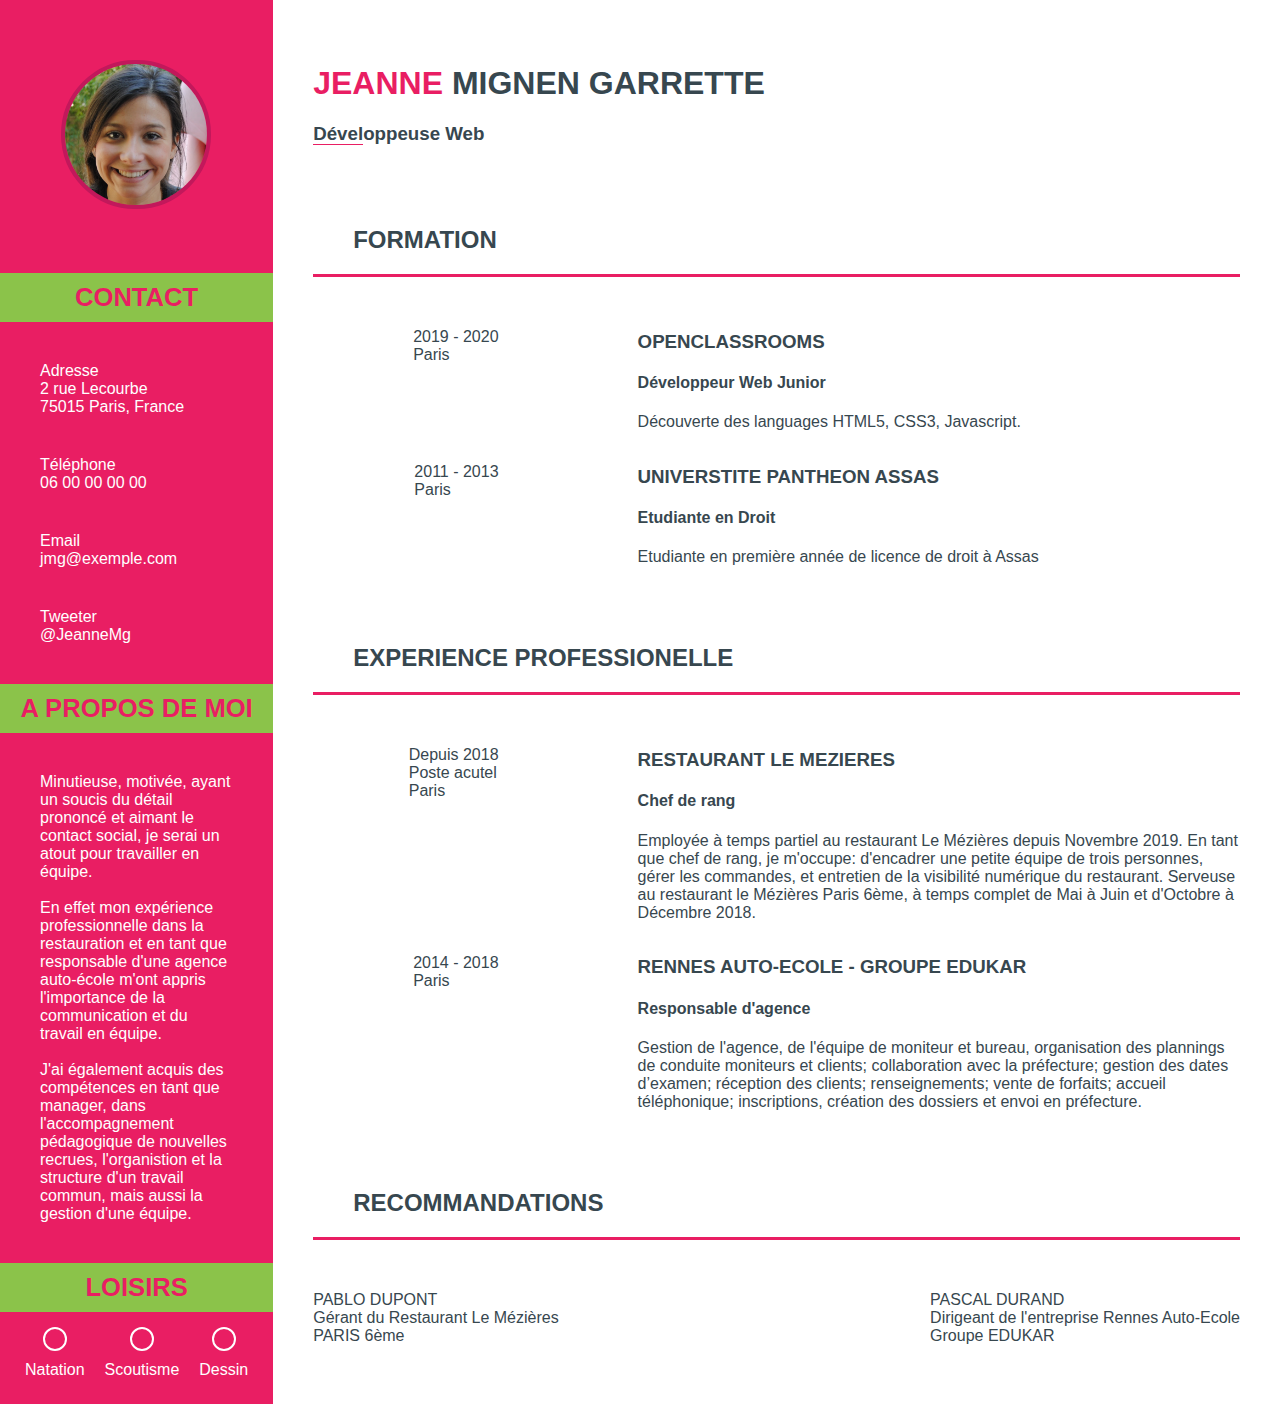
==== index.html @ c3a9f6c6 "ajout balise meta ios" ====
<!DOCTYPE html>
<html lang="fr">
	<head>
        <meta charset="utf-8"/>
        <meta name="viewport" content="width=device-width, initial-scale=1.0"/>
        <meta name=”robots” content=”noindex”>
        <meta name="format-detection" content="telephone=no" />
        <link rel="stylesheet" href="style.css" />
         <link rel="stylesheet" href="https://use.fontawesome.com/releases/v5.8.1/css/all.css" integrity="sha384-50oBUHEmvpQ+1lW4y57PTFmhCaXp0ML5d60M1M7uH2+nqUivzIebhndOJK28anvf" crossorigin="anonymous">

        <title>Jeanne MIGNEN GARRETTE</title>
    </head>
    <body>
        <header id= "bande_latérale">
            <div id="header-mobile">
                <div id="photo-j" >
                    <img src="ressources/images/photo-jeanne2.jpg" alt= "Photo de Jeanne"/>
                </div>

                <div class="section1">
                    <h3>CONTACT</h3>
                    <p class="infos-contact">
                        Adresse
                        <br>   
                        2 rue Lecourbe
                        <br>
                        75015 Paris, France
                    </p>

                    <p class="infos-contact">
                        Téléphone
                        <br>
                        06 00 00 00 00
                    </p>

                    <p class="infos-contact">
                        Email
                        <br>
                        jmg@exemple.com
                    </p>

                    <p class="infos-contact">
                        Tweeter
                        <br>
                        @JeanneMg
                    </p>
                </div> 
           </div>
           <div class="section1">
               <h3>A PROPOS DE MOI</h3> 
               <p>
                Minutieuse, motivée, ayant un soucis du détail prononcé et aimant le contact social, je serai un atout pour travailler en équipe.
                <br>
                <br>
                En effet mon expérience professionnelle dans la restauration et en tant que responsable d'une agence auto-école m'ont appris l'importance de la communication et du travail en équipe. 
                <br>
                <br>
                J'ai également acquis des compétences en tant que manager, dans l'accompagnement pédagogique de nouvelles recrues, l'organistion et la structure d'un travail commun, mais aussi la gestion d'une équipe.
               </p>
           </div>

           <div class="section1">
               <h3>LOISIRS</h3> <!-- Ajouter 3 logos représentant mes loisirs -->
                <div id="logos-loisirs">

                    <div class="logos">
                        <i class="fas fa-swimmer"></i>
                        <p>Natation</p>
                    </div>

                    <div class="logos">
                        <i class="fas fa-hands-helping"></i>
                        <p>Scoutisme</p>
                    </div>

                    <div class="logos">
                        <i class="fas fa-paint-brush"></i>
                        <p>Dessin</p>
                    </div>
                   
               </div>
           </div><!-- Bande latérale-->
        </header>

        <div id="cv">
            <div id="presentation">
                <h1> <span id="prenom">JEANNE</span> MIGNEN GARRETTE</h1>
                <h3><span id="titre-metier">Dével</span>oppeuse Web</h3>
            </div>

            <section>
                <div class="titre">
                    <div class="logo-titre">
                        <!-- image logo du titre des sections -->
                        <i class="fas fa-graduation-cap"></i>
                    </div>
                    <h2>FORMATION</h2>
                </div>
                <article>
                    <div class="colonne-gauche">
                        <div><!-- logo "point" du CV -->
                            <i class="far fa-dot-circle"></i>
                        </div>
                        <p>
                            2019 - 2020
                            <br>
                            Paris
                        </p>
                    </div>
                    <div class="colonne-droite">
                        <h3>OPENCLASSROOMS</h3><!-- formation 1 -->
                        <h4>Développeur Web Junior</h4><!-- etudiant en ... -->
                        <p> <!-- descriptif -->
                           Découverte des languages HTML5, CSS3, Javascript. 
                        </p>
                    </div>
                </article>

                <article>
                    <div class="colonne-gauche">
                        <div><!-- logo "point" du CV -->
                            <i class="fas fa-circle"></i>
                        </div>
                        <p>
                            2011 - 2013
                            <br>
                            Paris
                        </p>
                    </div>
                    <div class="colonne-droite">
                        <h3> UNIVERSTITE PANTHEON ASSAS</h3><!-- formation 1 -->
                        <h4> Etudiante en Droit</h4><!-- etudiant en ... -->
                        <p><!-- descriptif -->
                            Etudiante en première année de licence de droit à Assas 
                        </p>
                    </div>
                </article>
            </section>

            <section> <!-- EXPERIENCE PROFESSIONELLE -->
                <div class="titre">
                    <div class="logo-titre"><!-- image logo du titre des sections -->
                        <i class="fas fa-suitcase "></i>
                    </div>
                    <h2>EXPERIENCE PROFESSIONELLE</h2>
                </div>
                <article>
                    <div class="colonne-gauche">
                        <div><!-- logo "point" du CV -->
                            <i class="far fa-dot-circle"></i>
                        </div>
                        <p>
                            Depuis 2018
                            <br>
                            Poste acutel
                            <br>
                            Paris
                        </p>
                    </div>
                    <div class="colonne-droite">
                        <h3> RESTAURANT LE MEZIERES</h3><!-- Expérience 1 -->
                        <h4> Chef de rang</h4><!-- métier ... -->
                        <p><!-- descriptif -->
                            Employée à temps partiel au restaurant Le Mézières  depuis Novembre 2019. 
                            En tant que chef de rang, je m'occupe: d'encadrer une petite équipe de trois personnes, gérer les commandes, et entretien de la visibilité numérique du restaurant.
                            Serveuse au restaurant le Mézières Paris 6ème, à temps complet de Mai à Juin et d'Octobre à Décembre 2018.
                            
                        </p>
                    </div>
                </article>

                <article>
                    <div class="colonne-gauche">
                        <div><!-- logo "point" du CV -->
                            <i class="fas fa-circle"></i>
                        </div>
                        <p>
                            2014 - 2018
                            <br>
                            Paris
                        </p>
                    </div>
                    <div class="colonne-droite">
                        <h3> RENNES AUTO-ECOLE - GROUPE EDUKAR</h3><!-- expérience 2 -->
                        <h4>Responsable d'agence</h4><!-- métier ... -->
                        <p><!-- descriptif -->
                            Gestion de l'agence, de l'équipe de moniteur et bureau, organisation des plannings de conduite moniteurs et clients; collaboration avec la préfecture; gestion des dates d’examen; réception des clients; renseignements; vente de forfaits; accueil téléphonique; inscriptions, création des dossiers et envoi en préfecture. 
                        </p>
                    </div>
                </article>
            </section>

            <section> <!-- RECOMMANDATIONS -->
                <div class="titre">
                    <div class="logo-titre">
                        <!-- image logo du titre des sections -->
                        <i class="fas fa-pencil-alt"></i>
                    </div>
                    <h2>RECOMMANDATIONS</h2>
                </div>
                <article id="recommandations">
                    <p><!-- Patron restaurant-->
                        PABLO DUPONT
                        <br> 
                        Gérant du Restaurant Le Mézières
                        <br>
                        PARIS 6ème
                    </p>
                    <p><!-- Patron auto-école-->
                        PASCAL DURAND 
                        <br>
                        Dirigeant de l'entreprise Rennes Auto-Ecole 
                        <br>
                        Groupe EDUKAR      
                    </p>
                </article>
            </section>
        </div>
    </body>
</html>
---- style.css ----
/* ---------------------------------------- */
/* ==            SUMMARY              */
/*---------------------------------------- */

/* COLOR CODES  L- 9 */
/* DÉFINITIONS DES POLICES L- 69 - */
/* ELEMENTS PRINCIPAUX L-79 */
/* HEADER - Bande latérale L-96 */
/* CV L-173 */
/* MEDIA QUERIES L-256 */


/* ---------------------------------------- */
/* ==       COLOR CODES           */
/*---------------------------------------- */
/*
Black (text) :	#000 ;
Pink :	#E91E63 ;
Pink dark (circle image) : #C2185B ;
Green (visited links) :	#8BC34A ou 	rgb(139, 195, 74);
Grey (all) : #455A64;

*/

/* ---------------------------------------- */
/* == DÉFINITIONS DES POLICES*/
/*---------------------------------------- */

/* ---------------------------------------- */
/* == ÉLÉMENTS PRINCIPAUX */
/*---------------------------------------- */

/*     HEADER - Bande latérale     */

/*     CV      */


/* ---------------------------------------- */
/* ==      HEADER - Bande latéral             */
/*---------------------------------------- */

/*     Contact     */

/*     A propos      */

/*     Loisirs     */

/* ---------------------------------------- */
/* ==           CV             */
/*---------------------------------------- */

/*     Titre CV     */

/*     Section FORMATION      */

/*     Section EXPERIENCES PROFESSIONELLES      */

/*     Section RECOMMANDATIONS      */

/* ---------------------------------------- */
/* ==       MEDIAS QUERIS        */
/*---------------------------------------- */

/*     Ecran mobile <768px      */

/*     Ecran tablette 768px - 991px     */

/*     Ecran desktop  >991     */

/* --------------------------------------------------------------------------------- */

/* ---------------------------------------- */
/* == DÉFINITIONS DES POLICES*/
/*---------------------------------------- */
@font-face
{
	font-family: 'Roboto-Regular.ttf';
	src: url('ressources/polices/Roboto-Regular.ttf');
	font-weight: normal;
    font-style: normal;
}

/* ---------------------------------------- */
/* == ÉLÉMENTS PRINCIPAUX */
/*---------------------------------------- */
body {
	font-family: 'Roboto-Regular', Arial, "Arial black", Impact, sans-serif;
	margin: auto;
	width: 100%;
	display: flex;

}

h1, h2,  h3, h4, p {
	color: #37474F;
}


/* ---------------------------------------- */
/* ==      HEADER - Bande latéral             */
/*---------------------------------------- */

header {
	background-color :#E91E63;
	width: 45%;
	height: auto;
	display: flex;
    flex-direction: column;
    justify-content: space-between;
}

#photo-j {
	width: 55%;
	height: auto;
	margin: 60px auto;
	
}

#photo-j img {
	border-radius: 100%;
	width: 94%;
	height: auto;
	border: solid 4px #C2185B;
}

#telephone {
	color: white;
	text-decoration: : none;
}

header h3 {
	color: #E91E63;
	background: #8BC34A;
	margin: auto;
    width: 100%;
    height: auto;
    text-align: center;
    padding: 10px 0;
    font-size: 1.6em;
}

header p {
	margin: 40px;
	color: white;
}


/*     Contact     */

/*     A propos      */

/*     Loisirs     */
#logos-loisirs {
	display: flex;
	justify-content: space-between;
	margin: 15px;

}

.logos {
	display: flex;
    flex-direction: column;
    justify-content: center;
    align-items: center;
}

.logos p {
	margin: 10px;
}

.logos i {
	border: solid 2px;
	border-radius: 100%;
	color: white;
	margin: auto;
    border-radius: 60%;
    padding: 10px;
    border-color: white;
}

/* ---------------------------------------- */
/* ==           CV             */
/*---------------------------------------- */

#cv {
	margin: 40px;
	justify-content: space-around;
    display: flex;
    flex-direction: column;
}


.colonne-gauche i {
	color: #E91E63;
}


/*     Titre CV     */
#prenom {
	color: #E91E63;
}

#titre-metier {
	border-bottom: solid 1px #E91E63; 
}



/*     Section FORMATION  & Section EXPERIENCES PROFESSIONELLES      */

section {
	width: 100%;
	height: auto;
}

section h2 {
	margin-left: 40px;
}

.titre {
	display: flex;
	border-bottom: solid #E91E63;
	margin: 35px 0 35px 0;
}

.colonne-gauche {
	display: flex;
	align-items: baseline;
    justify-content: space-between;
    width: 20%;
    height: auto;
}
.colonne-droite {
	width: 65%;
}
article {
	display: flex;
    justify-content: space-between;
    width: 100%;
}


.logo-titre {
	font-size: 2em;
    display: flex;
    align-items: center;
    color: #E91E63;
}

.fa-circle {
	font-size: 0.5em;
}


/*     Section RECOMMANDATIONS      */



/* ---------------------------------------- */
/* ==       MEDIAS QUERIS        */
/*---------------------------------------- */

/*     Ecran mobile <768px      */
@media screen and (max-width: 767px)
{
	body {
		display: flex;
		flex-direction: column-reverse;
	}

	h1 {
		font-size: 1.4em;
		margin-top: 30px;
	}

	body h2 {
		font-size: 1.2em;
		margin-left: 20px;
		color: white;
	}

	.logo-titre {
		font-size: 1.2em;
		margin: 10px;
		color: white;
	}

	h3 {
		font-size: 1.1em;
		margin: 10px 0;
	}

	h4 {
		font-size: 1em;
		margin: 10px 0;
	}





	/* ==           CV             */

	#cv {
		margin: 0;
	}

	article, #presentation {
		width: 95%;
		margin: auto;
	}

	.colonne-droite {
		width: 75%;

	}

	.titre {
		margin: 20px 0 20px 0;
		border: none;
		background: #E91E63;
	}

	.fa-circle {
		font-size: 0.3em;
	}

	.fa-dot-circle {
		font-size: 0.7em;
	}

	.colonne-gauche {
		width: 30%;
	}

	.colonne-gauche p {
		font-size: 0.7em;
		width: 80%;
	}


	#recommandations {
		display: block;
		text-align: center;
	}

	#recommandations p {
		text-align: center;
	}



	/*     HEADER - Bande latérale     */


	header {
		width: 100%;
		height: auto;
		background: none;
		border-top: groove 4px #E91E63;
		margin-top: 20px;
	}

	header h3 {
		background: none;
		font-size: 1.3em;
		
		border-bottom: solid 1px #E91E63;

	}

	

	.section1 p {
		text-align: center;
		margin: 15px;
		color: #37474F;

	}

	.infos-contact {
		color: #E91E63;
		font-weight: bold;
	}

	#header-mobile {
		display: flex;
		align-items: center;
		padding: 20px;
		justify-content: space-around;

	}

	#header-mobile h3 {
		display: none;
		

	}

	#photo-j {
		width: 50%;
		margin: 60px 0;
	}


	.logos i {
		color: #E91E63;
		border-color: #E91E63;

	}

	
}




/*     Ecran tablette 768px - 991px     */
@media all and (min-width: 768px) and (max-width: 991px) {

	/*     HEADER - Bande latérale     */

	header {
		width: 33%;
	}

	.logos {
		width: 25%;
    	margin: auto;
	}

	/* ==           CV             */

	#cv {
		margin: 15px;
	}

	.titre {
		margin: 25px 0 25px 0;
	}

	article {
		align-items: baseline;
	}

	
	.colonne-gauche {
		width: 20%;
	}

	.colonne-gauche p {
		font-size: 0.9em;
	}

	.colonne-droite {
		width: 75%;
	}

	

}


/*     Ecran desktop  >991 - 1200px     */
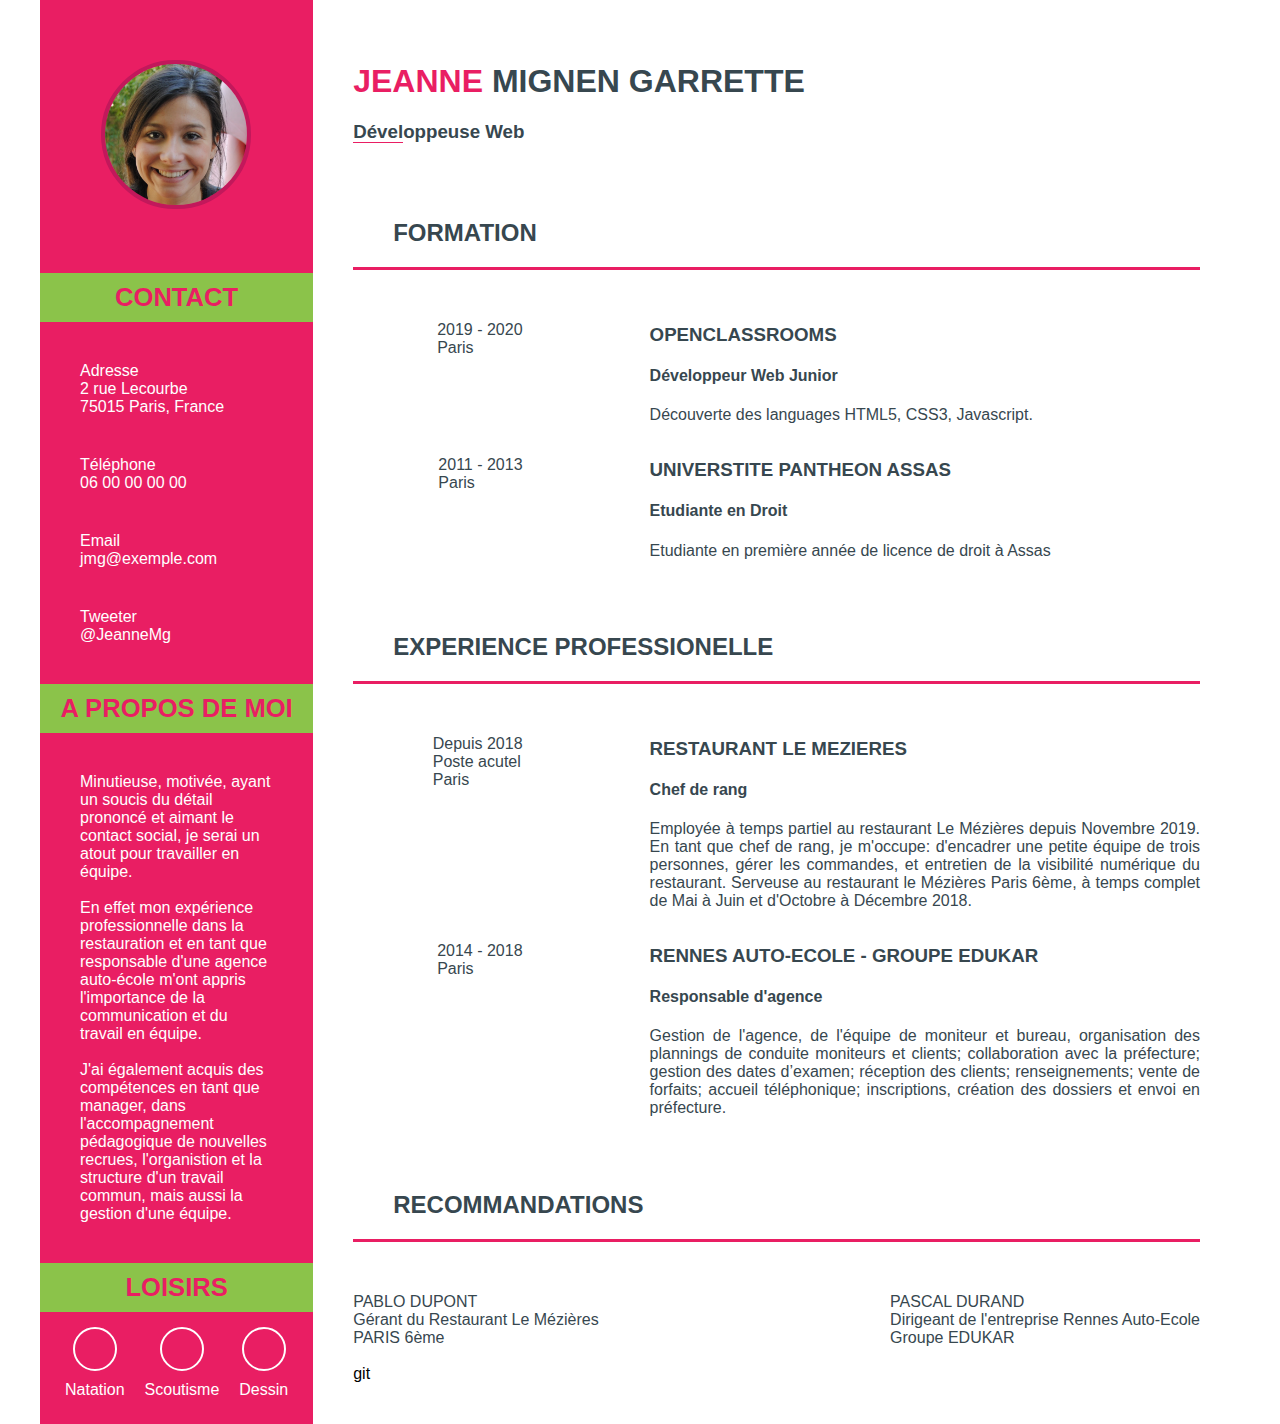
==== commit 9b9accbf: "version 2.0" ====
--- a/index.html
+++ b/index.html
@@ -6,18 +6,18 @@
         <meta name=”robots” content=”noindex”>
         <meta name="format-detection" content="telephone=no" />
         <link rel="stylesheet" href="style.css" />
-         <link rel="stylesheet" href="https://use.fontawesome.com/releases/v5.8.1/css/all.css" integrity="sha384-50oBUHEmvpQ+1lW4y57PTFmhCaXp0ML5d60M1M7uH2+nqUivzIebhndOJK28anvf" crossorigin="anonymous">
+        <link rel="stylesheet" href="https://use.fontawesome.com/releases/v5.8.1/css/all.css" integrity="sha384-50oBUHEmvpQ+1lW4y57PTFmhCaXp0ML5d60M1M7uH2+nqUivzIebhndOJK28anvf" crossorigin="anonymous">
 
         <title>Jeanne MIGNEN GARRETTE</title>
     </head>
     <body>
-        <header id= "bande_latérale">
+        <header>
             <div id="header-mobile">
                 <div id="photo-j" >
                     <img src="ressources/images/photo-jeanne2.jpg" alt= "Photo de Jeanne"/>
                 </div>
 
-                <div class="section1">
+                <div class="informations">
                     <h3>CONTACT</h3>
                     <p class="infos-contact">
                         Adresse
@@ -46,7 +46,7 @@
                     </p>
                 </div> 
            </div>
-           <div class="section1">
+           <div class="informations">
                <h3>A PROPOS DE MOI</h3> 
                <p>
                 Minutieuse, motivée, ayant un soucis du détail prononcé et aimant le contact social, je serai un atout pour travailler en équipe.
@@ -59,25 +59,30 @@
                </p>
            </div>
 
-           <div class="section1">
+           <div class="informations">
                <h3>LOISIRS</h3> <!-- Ajouter 3 logos représentant mes loisirs -->
-                <div id="logos-loisirs">
+                <div id="logos-loisirs"> 
 
                     <div class="logos">
-                        <i class="fas fa-swimmer"></i>
+                        <div class="logo-circle">
+                            <i class="fas fa-swimmer"></i>
+                        </div>
                         <p>Natation</p>
                     </div>
 
                     <div class="logos">
-                        <i class="fas fa-hands-helping"></i>
+                        <div class="logo-circle">
+                            <i class="fas fa-hands-helping"></i>
+                        </div>
                         <p>Scoutisme</p>
                     </div>
 
                     <div class="logos">
-                        <i class="fas fa-paint-brush"></i>
+                        <div class="logo-circle">
+                            <i class="fas fa-paint-brush"></i>
+                        </div>
                         <p>Dessin</p>
                     </div>
-                   
                </div>
            </div><!-- Bande latérale-->
         </header>
@@ -198,7 +203,7 @@
                     </div>
                     <h2>RECOMMANDATIONS</h2>
                 </div>
-                <article id="recommandations">
+                <div id="recommandations">
                     <p><!-- Patron restaurant-->
                         PABLO DUPONT
                         <br> 
@@ -213,8 +218,8 @@
                         <br>
                         Groupe EDUKAR      
                     </p>
-                </article>
-            </section>
+                </div>
+            </section>git
         </div>
     </body>
 </html>
--- a/style.css
+++ b/style.css
@@ -2,12 +2,12 @@
 /* ==            SUMMARY              */
 /*---------------------------------------- */
 
-/* COLOR CODES  L- 9 */
-/* DÉFINITIONS DES POLICES L- 69 - */
-/* ELEMENTS PRINCIPAUX L-79 */
-/* HEADER - Bande latérale L-96 */
-/* CV L-173 */
-/* MEDIA QUERIES L-256 */
+/* COLOR CODES  L- 13 */
+/* DÉFINITIONS DES POLICES L- 23 - */
+/* ELEMENTS PRINCIPAUX L-34 */
+/* HEADER - Bande latérale L-50 */
+/* CV L-132 */
+/* MEDIA QUERIES L-210 */
 
 
 /* ---------------------------------------- */
@@ -20,55 +20,6 @@
 Green (visited links) :	#8BC34A ou 	rgb(139, 195, 74);
 Grey (all) : #455A64;
 
-*/
-
-/* ---------------------------------------- */
-/* == DÉFINITIONS DES POLICES*/
-/*---------------------------------------- */
-
-/* ---------------------------------------- */
-/* == ÉLÉMENTS PRINCIPAUX */
-/*---------------------------------------- */
-
-/*     HEADER - Bande latérale     */
-
-/*     CV      */
-
-
-/* ---------------------------------------- */
-/* ==      HEADER - Bande latéral             */
-/*---------------------------------------- */
-
-/*     Contact     */
-
-/*     A propos      */
-
-/*     Loisirs     */
-
-/* ---------------------------------------- */
-/* ==           CV             */
-/*---------------------------------------- */
-
-/*     Titre CV     */
-
-/*     Section FORMATION      */
-
-/*     Section EXPERIENCES PROFESSIONELLES      */
-
-/*     Section RECOMMANDATIONS      */
-
-/* ---------------------------------------- */
-/* ==       MEDIAS QUERIS        */
-/*---------------------------------------- */
-
-/*     Ecran mobile <768px      */
-
-/*     Ecran tablette 768px - 991px     */
-
-/*     Ecran desktop  >991     */
-
-/* --------------------------------------------------------------------------------- */
-
 /* ---------------------------------------- */
 /* == DÉFINITIONS DES POLICES*/
 /*---------------------------------------- */
@@ -88,12 +39,15 @@
 	margin: auto;
 	width: 100%;
 	display: flex;
+	max-width: 1200px;
+
 
 }
 
 h1, h2,  h3, h4, p {
 	color: #37474F;
 }
+
 
 
 /* ---------------------------------------- */
@@ -103,7 +57,6 @@
 header {
 	background-color :#E91E63;
 	width: 45%;
-	height: auto;
 	display: flex;
     flex-direction: column;
     justify-content: space-between;
@@ -111,7 +64,6 @@
 
 #photo-j {
 	width: 55%;
-	height: auto;
 	margin: 60px auto;
 	
 }
@@ -119,21 +71,15 @@
 #photo-j img {
 	border-radius: 100%;
 	width: 94%;
-	height: auto;
 	border: solid 4px #C2185B;
 }
 
-#telephone {
-	color: white;
-	text-decoration: : none;
-}
 
 header h3 {
 	color: #E91E63;
 	background: #8BC34A;
 	margin: auto;
     width: 100%;
-    height: auto;
     text-align: center;
     padding: 10px 0;
     font-size: 1.6em;
@@ -169,13 +115,18 @@
 }
 
 .logos i {
-	border: solid 2px;
-	border-radius: 100%;
 	color: white;
-	margin: auto;
-    border-radius: 60%;
-    padding: 10px;
-    border-color: white;
+}
+
+.logo-circle {
+	width: 40px;
+	height: 40px;
+    color: white;
+    border: solid 2px;
+    border-radius: 100%;
+    display: flex;
+    justify-content: center;
+    align-items: center;
 }
 
 /* ---------------------------------------- */
@@ -189,6 +140,10 @@
     flex-direction: column;
 }
 
+#cv p {
+	text-align: justify;
+}
+
 
 .colonne-gauche i {
 	color: #E91E63;
@@ -210,7 +165,6 @@
 
 section {
 	width: 100%;
-	height: auto;
 }
 
 section h2 {
@@ -228,12 +182,11 @@
 	align-items: baseline;
     justify-content: space-between;
     width: 20%;
-    height: auto;
 }
 .colonne-droite {
 	width: 65%;
 }
-article {
+article, #recommandations {
 	display: flex;
     justify-content: space-between;
     width: 100%;
@@ -305,7 +258,11 @@
 		margin: 0;
 	}
 
-	article, #presentation {
+	#cv p {
+		text-align: initial;
+	}
+
+	article, #presentation, #recommandations {
 		width: 95%;
 		margin: auto;
 	}
@@ -355,7 +312,6 @@
 
 	header {
 		width: 100%;
-		height: auto;
 		background: none;
 		border-top: groove 4px #E91E63;
 		margin-top: 20px;
@@ -371,7 +327,7 @@
 
 	
 
-	.section1 p {
+	.informations p {
 		text-align: center;
 		margin: 15px;
 		color: #37474F;
@@ -439,7 +395,8 @@
 		margin: 25px 0 25px 0;
 	}
 
-	article {
+
+	article, #recommandations {
 		align-items: baseline;
 	}
 
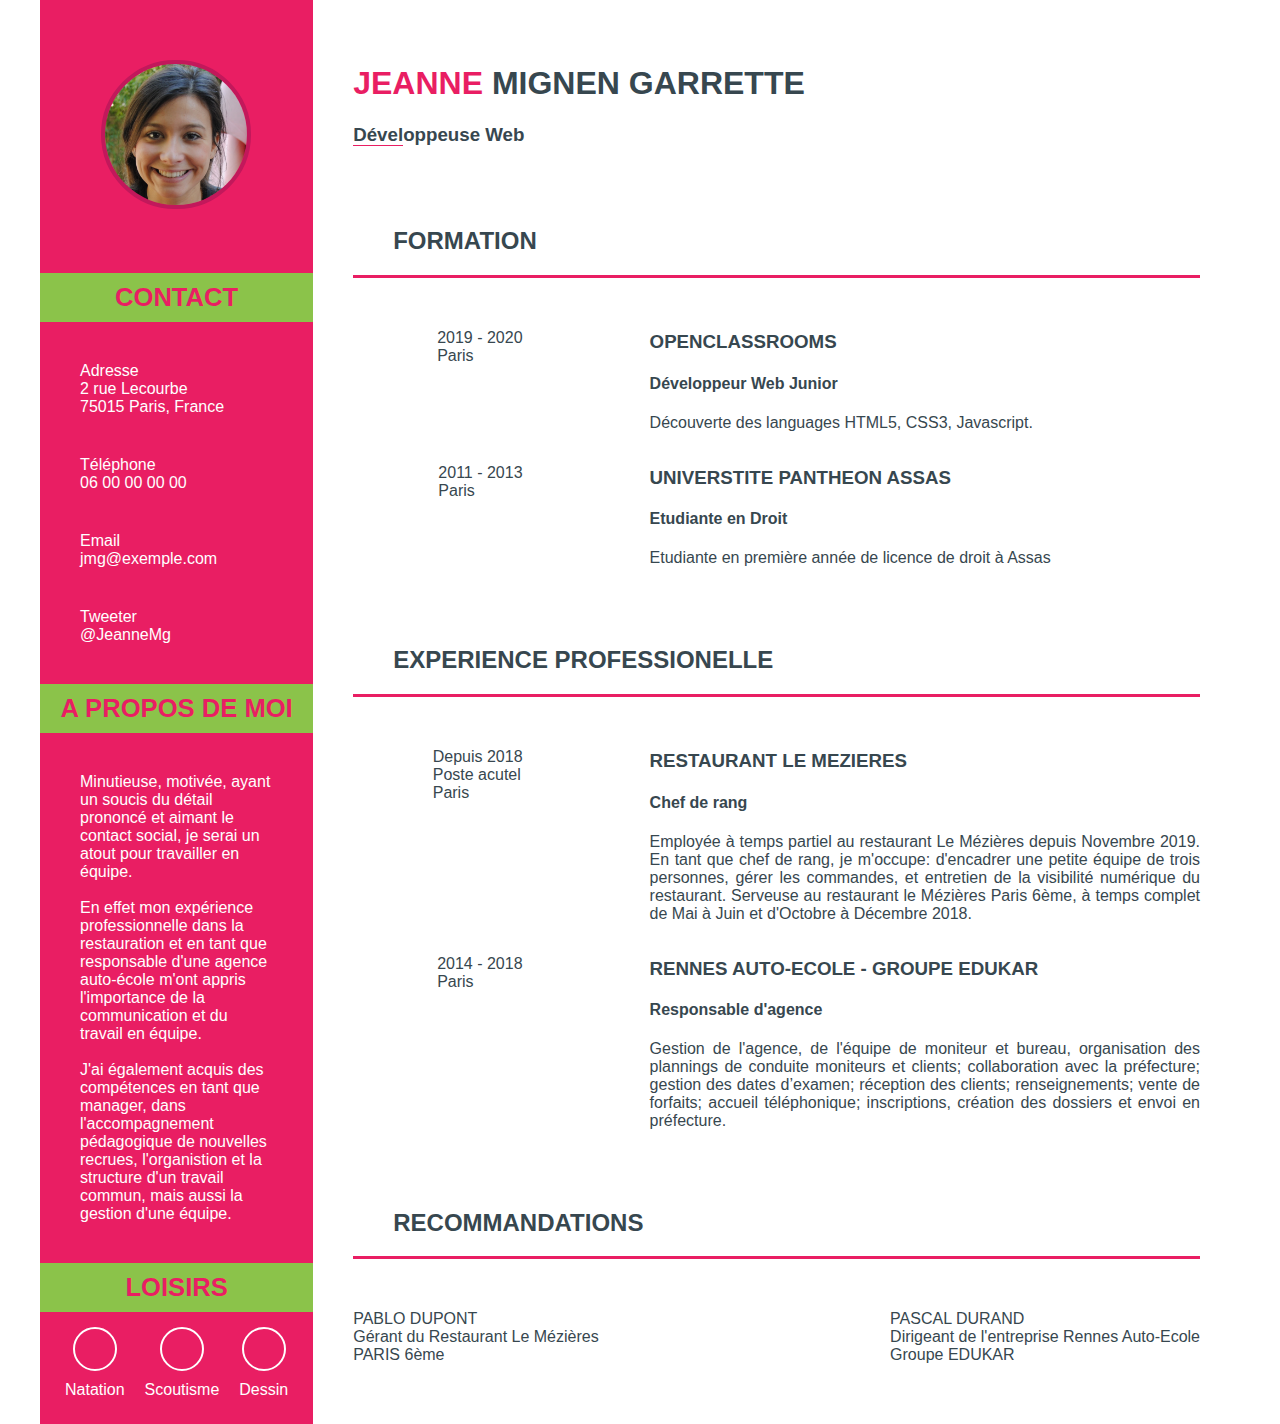
==== commit 308e2f09: "un mot s'est glissé" ====
--- a/index.html
+++ b/index.html
@@ -219,7 +219,7 @@
                         Groupe EDUKAR      
                     </p>
                 </div>
-            </section>git
+            </section>
         </div>
     </body>
 </html>
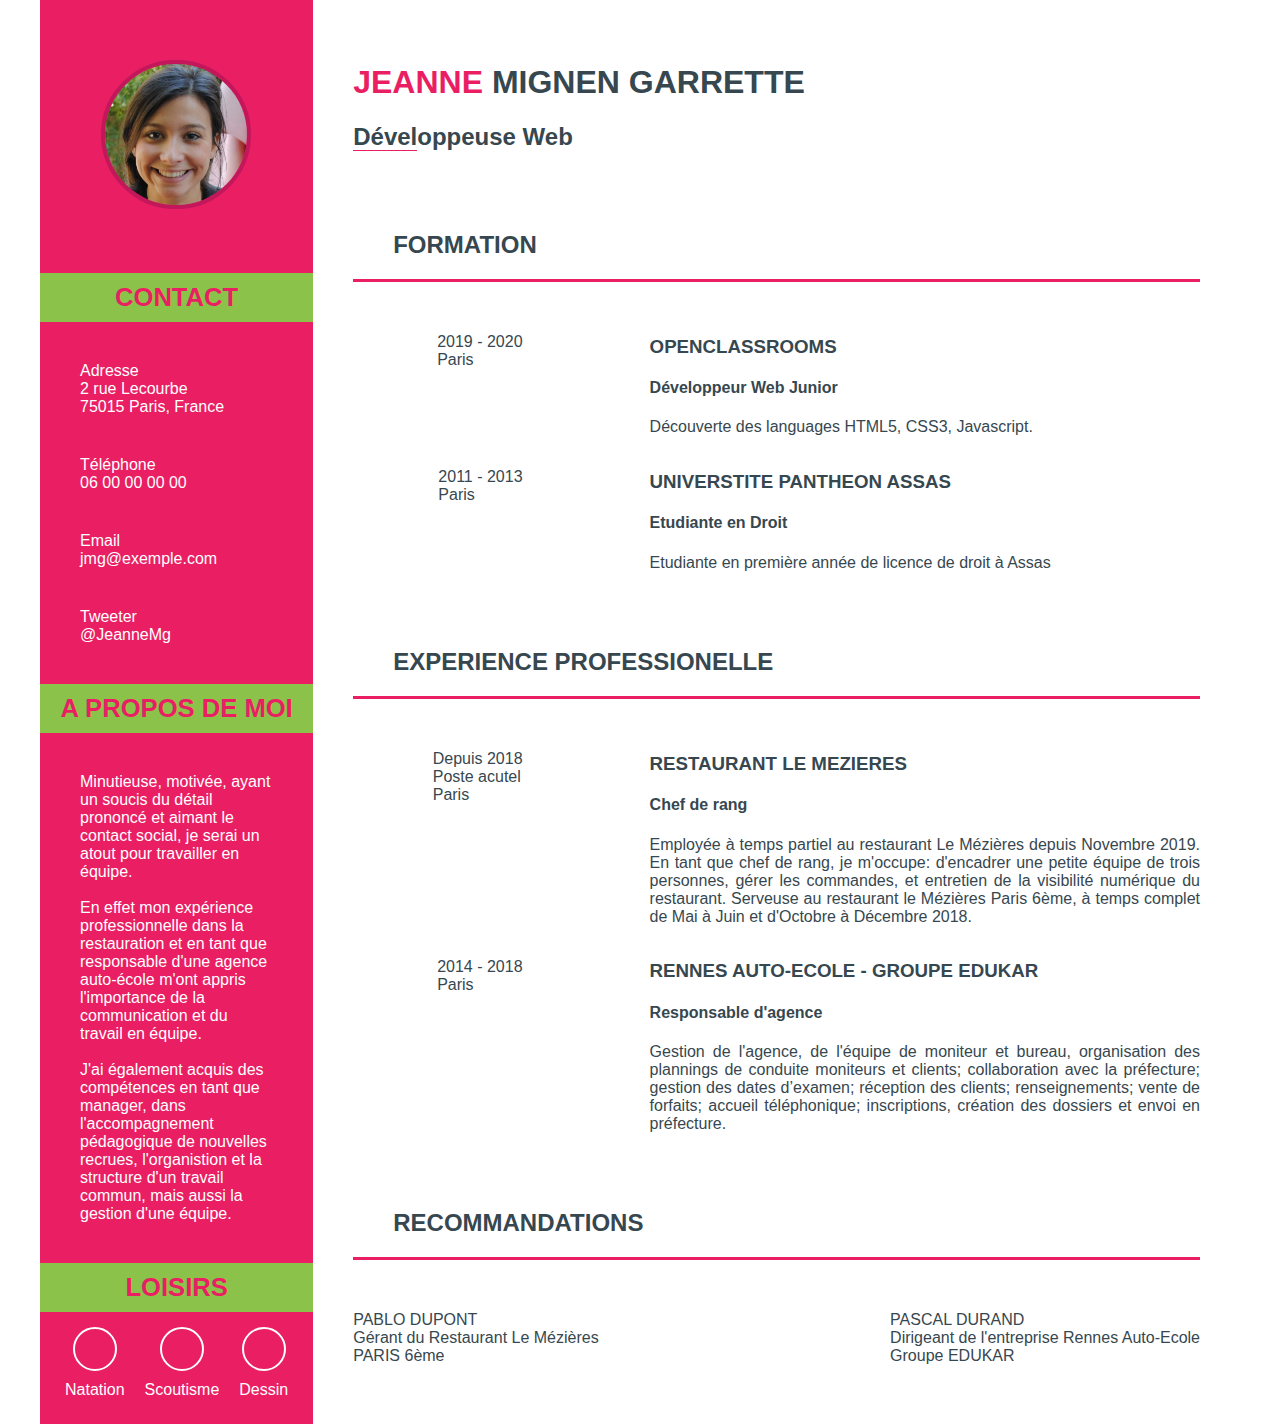
==== commit 2d57503e: "dernières modifications version mobile" ====
--- a/index.html
+++ b/index.html
@@ -7,12 +7,28 @@
         <meta name="format-detection" content="telephone=no" />
         <link rel="stylesheet" href="style.css" />
         <link rel="stylesheet" href="https://use.fontawesome.com/releases/v5.8.1/css/all.css" integrity="sha384-50oBUHEmvpQ+1lW4y57PTFmhCaXp0ML5d60M1M7uH2+nqUivzIebhndOJK28anvf" crossorigin="anonymous">
+        <link rel="shortcut icon" href="favicon.ico" type="image/x-icon">
+        <link rel="icon" href="favicon.png" type="image/png">
+        <link rel="icon" sizes="32x32" href="ressources/images/favicon/favicon-32.png" type="image/png">
+        <link rel="icon" sizes="64x64" href="ressources/images/favicon/favicon-64.png" type="image/png">
+        <link rel="icon" sizes="96x96" href="ressources/images/favicon/favicon-96.png" type="image/png">
+        <link rel="shortcut icon" href="ressources/images/favicon/favicon.ico" type="image/x-icon">
+        <link rel="apple-touch-icon" sizes="152x152" href="ressources/images/favicon/apple-touch-icon.png">
+        <link rel="apple-touch-icon" sizes="60x60" href="ressources/images/favicon/apple-touch-icon-60x60.png">
+        <link rel="apple-touch-icon" sizes="76x76" href="ressources/images/favicon/apple-touch-icon-76x76.png">
+        <link rel="apple-touch-icon" sizes="114x114" href="ressources/images/favicon/apple-touch-icon-114x114.png">
+        <link rel="apple-touch-icon" sizes="120x120" href="ressources/images/favicon/apple-touch-icon-120x120.png">
+        <link rel="apple-touch-icon" sizes="144x144" href="ressources/images/favicon/apple-touch-icon-144x144.png">
+        <link rel="icon" sizes="196x196" href="ressources/images/favicon/favicon-196.png" type="image/png">
+        <meta name="msapplication-TileImage" content="favicon-144.png">
+        <meta name="msapplication-TileColor" content="#FFFFFF">
 
         <title>Jeanne MIGNEN GARRETTE</title>
+        <meta name="description" content="Mon CV en ligne">
     </head>
     <body>
-        <header>
-            <div id="header-mobile">
+        <aside>
+            <div id="aside-mobile">
                 <div id="photo-j" >
                     <img src="ressources/images/photo-jeanne2.jpg" alt= "Photo de Jeanne"/>
                 </div>
@@ -62,7 +78,6 @@
            <div class="informations">
                <h3>LOISIRS</h3> <!-- Ajouter 3 logos représentant mes loisirs -->
                 <div id="logos-loisirs"> 
-
                     <div class="logos">
                         <div class="logo-circle">
                             <i class="fas fa-swimmer"></i>
@@ -85,14 +100,14 @@
                     </div>
                </div>
            </div><!-- Bande latérale-->
-        </header>
-
-        <div id="cv">
-            <div id="presentation">
+        </aside>
+
+        <main>
+            <header>
                 <h1> <span id="prenom">JEANNE</span> MIGNEN GARRETTE</h1>
-                <h3><span id="titre-metier">Dével</span>oppeuse Web</h3>
-            </div>
-
+                <h2><span id="titre-metier">Dével</span>oppeuse Web</h3>
+            </header>
+            
             <section>
                 <div class="titre">
                     <div class="logo-titre">
@@ -169,7 +184,6 @@
                             Employée à temps partiel au restaurant Le Mézières  depuis Novembre 2019. 
                             En tant que chef de rang, je m'occupe: d'encadrer une petite équipe de trois personnes, gérer les commandes, et entretien de la visibilité numérique du restaurant.
                             Serveuse au restaurant le Mézières Paris 6ème, à temps complet de Mai à Juin et d'Octobre à Décembre 2018.
-                            
                         </p>
                     </div>
                 </article>
@@ -220,7 +234,7 @@
                     </p>
                 </div>
             </section>
-        </div>
+        </main>
     </body>
 </html>
 
--- a/style.css
+++ b/style.css
@@ -5,9 +5,9 @@
 /* COLOR CODES  L- 13 */
 /* DÉFINITIONS DES POLICES L- 23 - */
 /* ELEMENTS PRINCIPAUX L-34 */
-/* HEADER - Bande latérale L-50 */
-/* CV L-132 */
-/* MEDIA QUERIES L-210 */
+/* ASIDE - Bande latérale L-49 */
+/* CV L-127 */
+/* MEDIA QUERIES L-203 */
 
 
 /* ---------------------------------------- */
@@ -40,21 +40,17 @@
 	width: 100%;
 	display: flex;
 	max-width: 1200px;
-
-
 }
 
 h1, h2,  h3, h4, p {
 	color: #37474F;
 }
 
-
-
-/* ---------------------------------------- */
-/* ==      HEADER - Bande latéral             */
-/*---------------------------------------- */
-
-header {
+/* ---------------------------------------- */
+/* ==      ASIDE - Bande latéral             */
+/*---------------------------------------- */
+
+aside {
 	background-color :#E91E63;
 	width: 45%;
 	display: flex;
@@ -75,7 +71,7 @@
 }
 
 
-header h3 {
+aside h3 {
 	color: #E91E63;
 	background: #8BC34A;
 	margin: auto;
@@ -85,7 +81,7 @@
     font-size: 1.6em;
 }
 
-header p {
+aside p {
 	margin: 40px;
 	color: white;
 }
@@ -100,7 +96,6 @@
 	display: flex;
 	justify-content: space-between;
 	margin: 15px;
-
 }
 
 .logos {
@@ -133,14 +128,14 @@
 /* ==           CV             */
 /*---------------------------------------- */
 
-#cv {
+main {
 	margin: 40px;
 	justify-content: space-around;
     display: flex;
     flex-direction: column;
 }
 
-#cv p {
+main p {
 	text-align: justify;
 }
 
@@ -160,7 +155,6 @@
 }
 
 
-
 /*     Section FORMATION  & Section EXPERIENCES PROFESSIONELLES      */
 
 section {
@@ -183,15 +177,16 @@
     justify-content: space-between;
     width: 20%;
 }
+
 .colonne-droite {
 	width: 65%;
 }
+
 article, #recommandations {
 	display: flex;
     justify-content: space-between;
     width: 100%;
 }
-
 
 .logo-titre {
 	font-size: 2em;
@@ -203,11 +198,7 @@
 .fa-circle {
 	font-size: 0.5em;
 }
-
-
 /*     Section RECOMMANDATIONS      */
-
-
 
 /* ---------------------------------------- */
 /* ==       MEDIAS QUERIS        */
@@ -249,27 +240,32 @@
 	}
 
 
-
-
-
 	/* ==           CV             */
 
-	#cv {
+	main {
 		margin: 0;
 	}
 
-	#cv p {
+	main p {
 		text-align: initial;
-	}
-
-	article, #presentation, #recommandations {
+		line-height: 1.8em;	
+	}
+
+	article, header, #recommandations 
+	{
 		width: 95%;
 		margin: auto;
+		flex-direction: column;
+	}
+
+	header h2 {
+		color:#37474F;
+		margin-left: 0;
 	}
 
 	.colonne-droite {
-		width: 75%;
-
+		width: 90%;
+		margin-left: 10%;
 	}
 
 	.titre {
@@ -287,12 +283,11 @@
 	}
 
 	.colonne-gauche {
-		width: 30%;
+		width: 100%;
 	}
 
 	.colonne-gauche p {
-		font-size: 0.7em;
-		width: 80%;
+		width: 90%;
 	}
 
 
@@ -307,31 +302,27 @@
 
 
 
-	/*     HEADER - Bande latérale     */
-
-
-	header {
+	/*     ASIDE - Bande latérale     */
+
+
+	aside {
 		width: 100%;
 		background: none;
 		border-top: groove 4px #E91E63;
 		margin-top: 20px;
 	}
 
-	header h3 {
+	aside h3 {
 		background: none;
 		font-size: 1.3em;
-		
 		border-bottom: solid 1px #E91E63;
-
-	}
-
-	
+	}
 
 	.informations p {
 		text-align: center;
 		margin: 15px;
 		color: #37474F;
-
+		line-height: 1.8em;
 	}
 
 	.infos-contact {
@@ -339,18 +330,15 @@
 		font-weight: bold;
 	}
 
-	#header-mobile {
+	#aside-mobile {
 		display: flex;
 		align-items: center;
 		padding: 20px;
 		justify-content: space-around;
-
-	}
-
-	#header-mobile h3 {
+	}
+
+	#aside-mobile h3 {
 		display: none;
-		
-
 	}
 
 	#photo-j {
@@ -358,25 +346,23 @@
 		margin: 60px 0;
 	}
 
+	.logo-circle {
+		color: #E91E63;
+	}
+
 
 	.logos i {
 		color: #E91E63;
-		border-color: #E91E63;
-
-	}
-
-	
-}
-
-
+	}
+}
 
 
 /*     Ecran tablette 768px - 991px     */
 @media all and (min-width: 768px) and (max-width: 991px) {
 
-	/*     HEADER - Bande latérale     */
-
-	header {
+	/*     ASIDE - Bande latérale     */
+
+	aside {
 		width: 33%;
 	}
 
@@ -387,7 +373,7 @@
 
 	/* ==           CV             */
 
-	#cv {
+	main {
 		margin: 15px;
 	}
 
@@ -395,14 +381,12 @@
 		margin: 25px 0 25px 0;
 	}
 
-
 	article, #recommandations {
 		align-items: baseline;
 	}
 
-	
 	.colonne-gauche {
-		width: 20%;
+		width: 22%;
 	}
 
 	.colonne-gauche p {
@@ -413,8 +397,9 @@
 		width: 75%;
 	}
 
-	
-
+	#recommandations p {
+		width: 40%;
+	}
 }
 
 
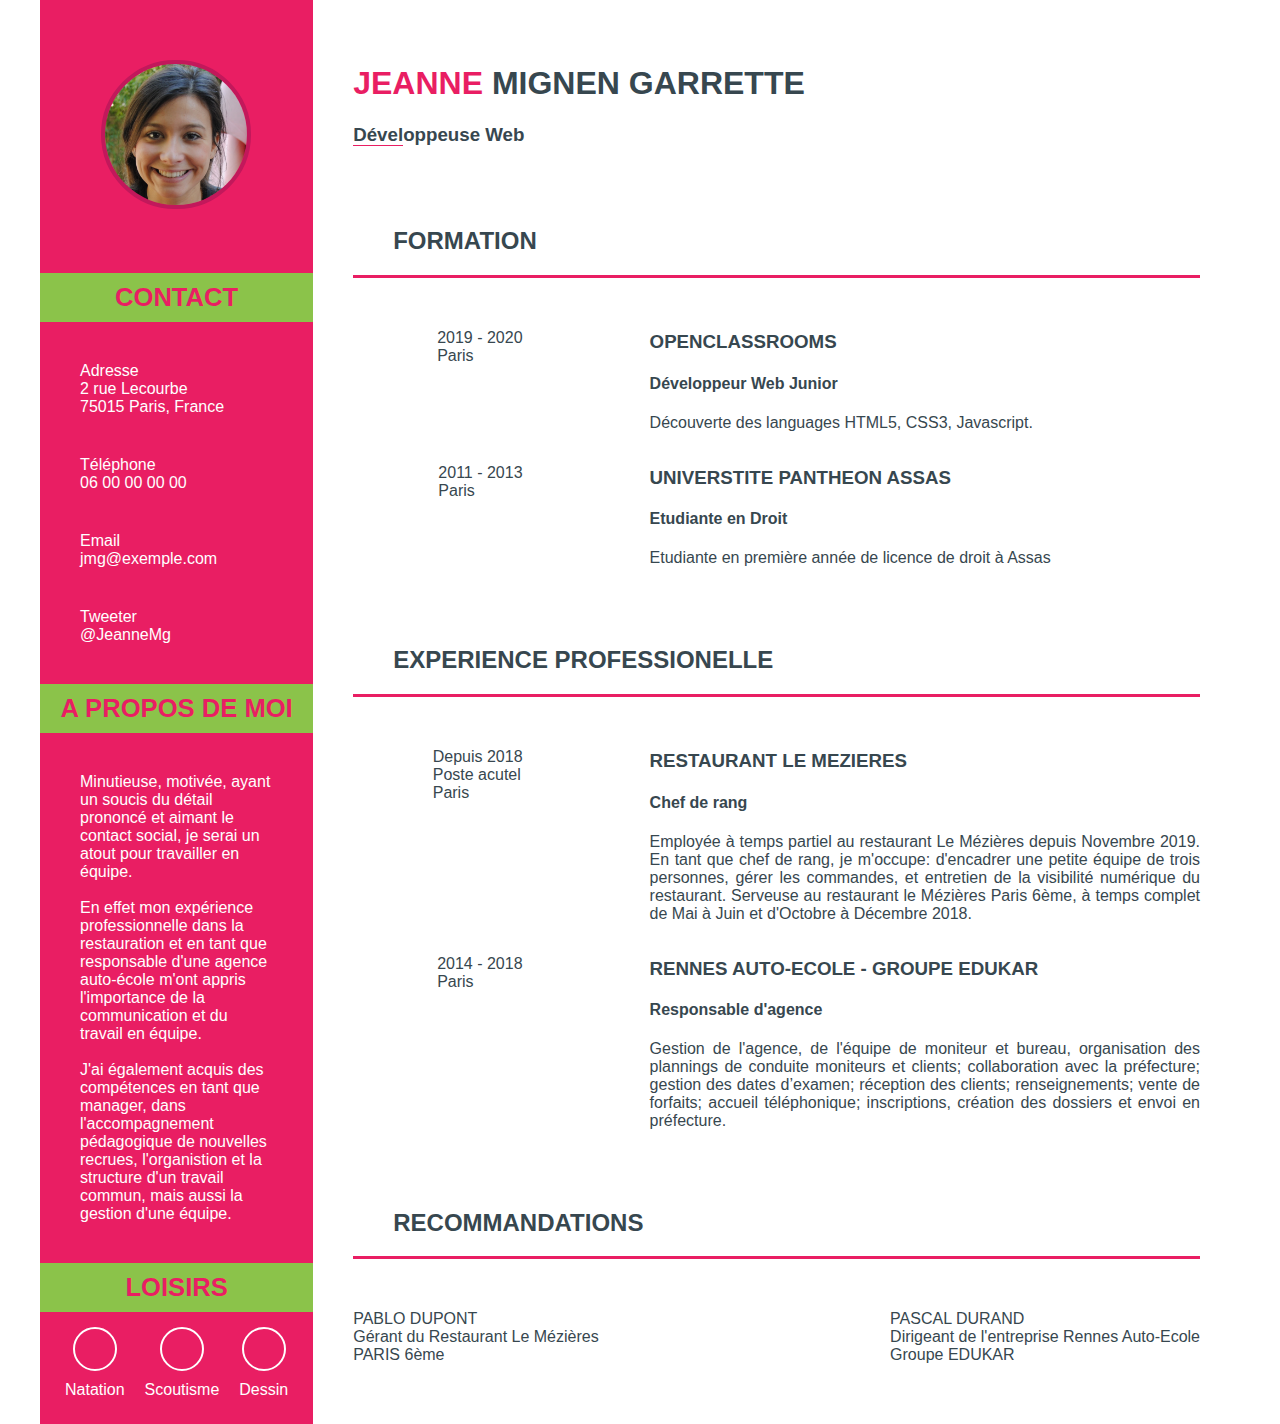
==== commit 41e33532: "validation w3c" ====
--- a/index.html
+++ b/index.html
@@ -22,7 +22,20 @@
         <link rel="icon" sizes="196x196" href="ressources/images/favicon/favicon-196.png" type="image/png">
         <meta name="msapplication-TileImage" content="favicon-144.png">
         <meta name="msapplication-TileColor" content="#FFFFFF">
-
+        <link rel="shortcut icon" href="ressources/images/favicon/favicon.ico" type="image/x-icon">
+        <link rel="icon" href="ressources/images/favicon/favicon.png" type="image/png">
+        <link rel="icon" sizes="32x32" href="ressources/images/favicon/favicon-32.png" type="image/png">
+        <link rel="icon" sizes="64x64" href="ressources/images/favicon/favicon-64.png" type="image/png">
+        <link rel="icon" sizes="96x96" href="ressources/images/favicon/favicon-96.png" type="image/png">
+        <link rel="icon" sizes="196x196" href="ressources/images/favicon/favicon-196.png" type="image/png">
+        <link rel="apple-touch-icon" sizes="152x152" href="ressources/images/favicon/apple-touch-icon.png">
+        <link rel="apple-touch-icon" sizes="60x60" href="ressources/images/favicon/apple-touch-icon-60x60.png">
+        <link rel="apple-touch-icon" sizes="76x76" href="ressources/images/favicon/apple-touch-icon-76x76.png">
+        <link rel="apple-touch-icon" sizes="114x114" href="ressources/images/favicon/apple-touch-icon-114x114.png">
+        <link rel="apple-touch-icon" sizes="120x120" href="ressources/images/favicon/apple-touch-icon-120x120.png">
+        <link rel="apple-touch-icon" sizes="144x144" href="ressources/images/favicon/apple-touch-icon-144x144.png">
+        <meta name="msapplication-TileImage" content="favicon-144.png">
+        <meta name="msapplication-TileColor" content="#FFFFFF">
         <title>Jeanne MIGNEN GARRETTE</title>
         <meta name="description" content="Mon CV en ligne">
     </head>
@@ -105,9 +118,9 @@
         <main>
             <header>
                 <h1> <span id="prenom">JEANNE</span> MIGNEN GARRETTE</h1>
-                <h2><span id="titre-metier">Dével</span>oppeuse Web</h3>
+                <h3><span id="titre-metier">Dével</span>oppeuse Web</h3>
             </header>
-            
+
             <section>
                 <div class="titre">
                     <div class="logo-titre">
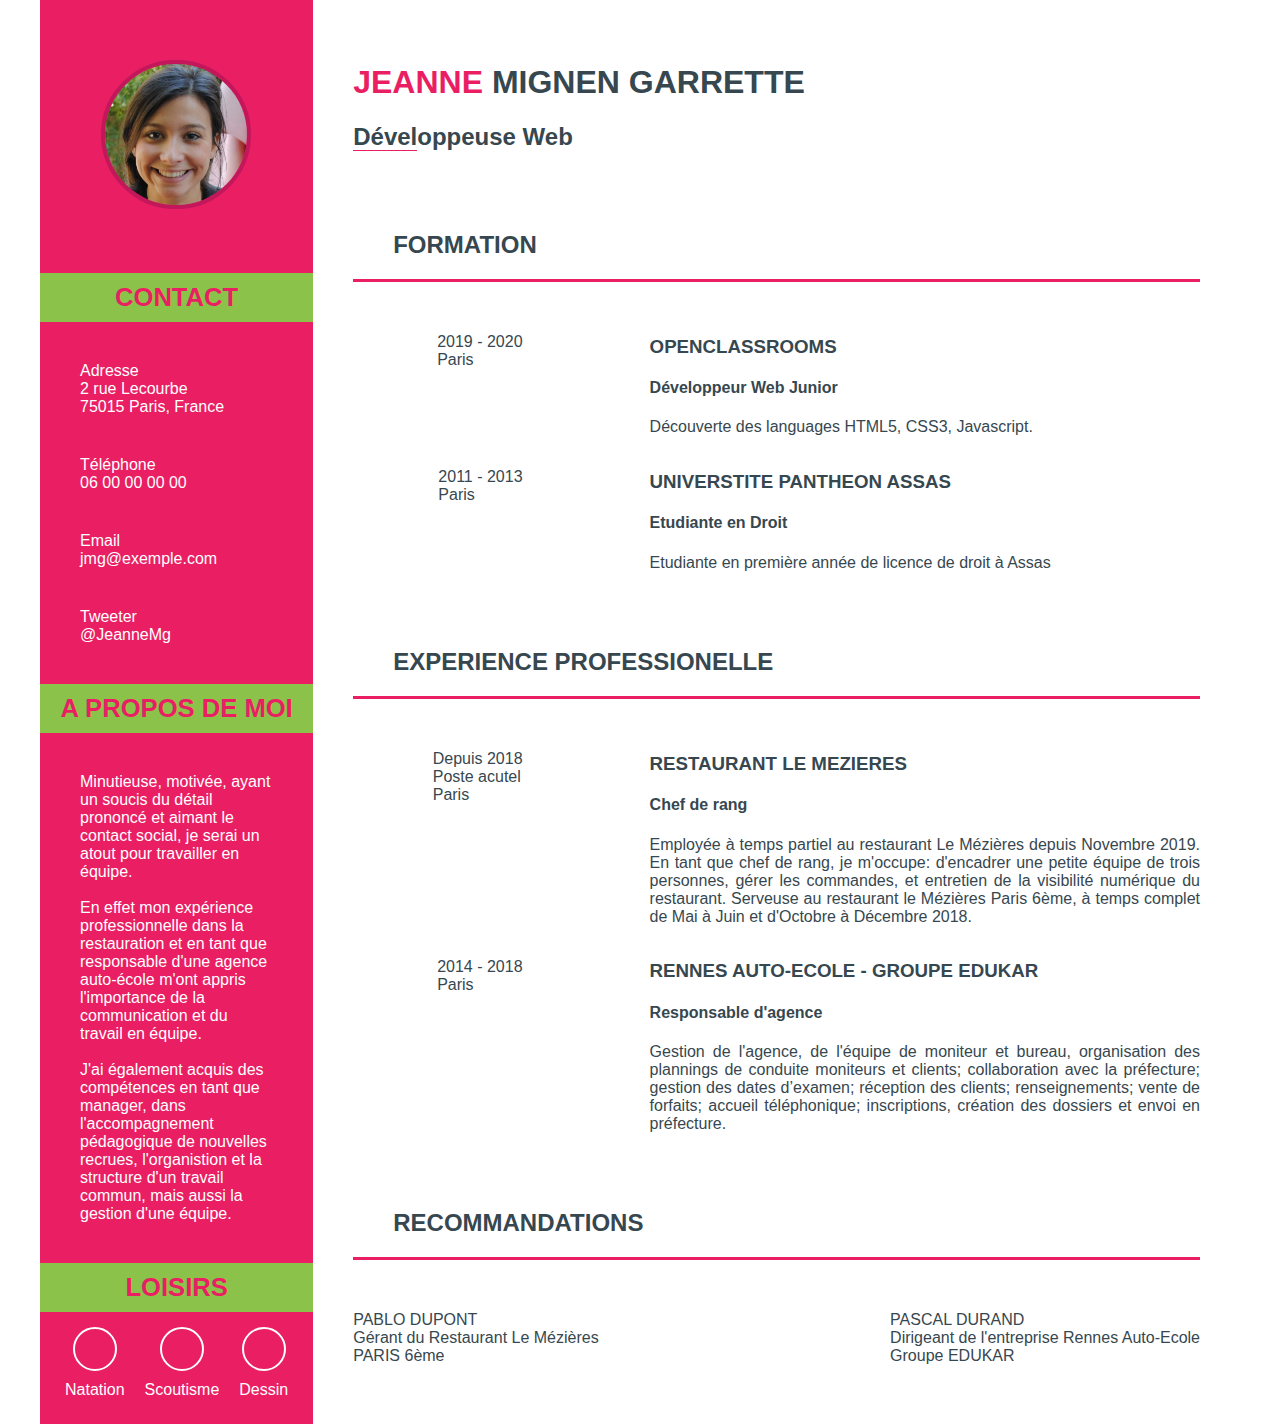
==== commit 38fd4c4b: "coquille titre" ====
--- a/index.html
+++ b/index.html
@@ -118,7 +118,7 @@
         <main>
             <header>
                 <h1> <span id="prenom">JEANNE</span> MIGNEN GARRETTE</h1>
-                <h3><span id="titre-metier">Dével</span>oppeuse Web</h3>
+                <h2><span id="titre-metier">Dével</span>oppeuse Web</h2>
             </header>
 
             <section>
